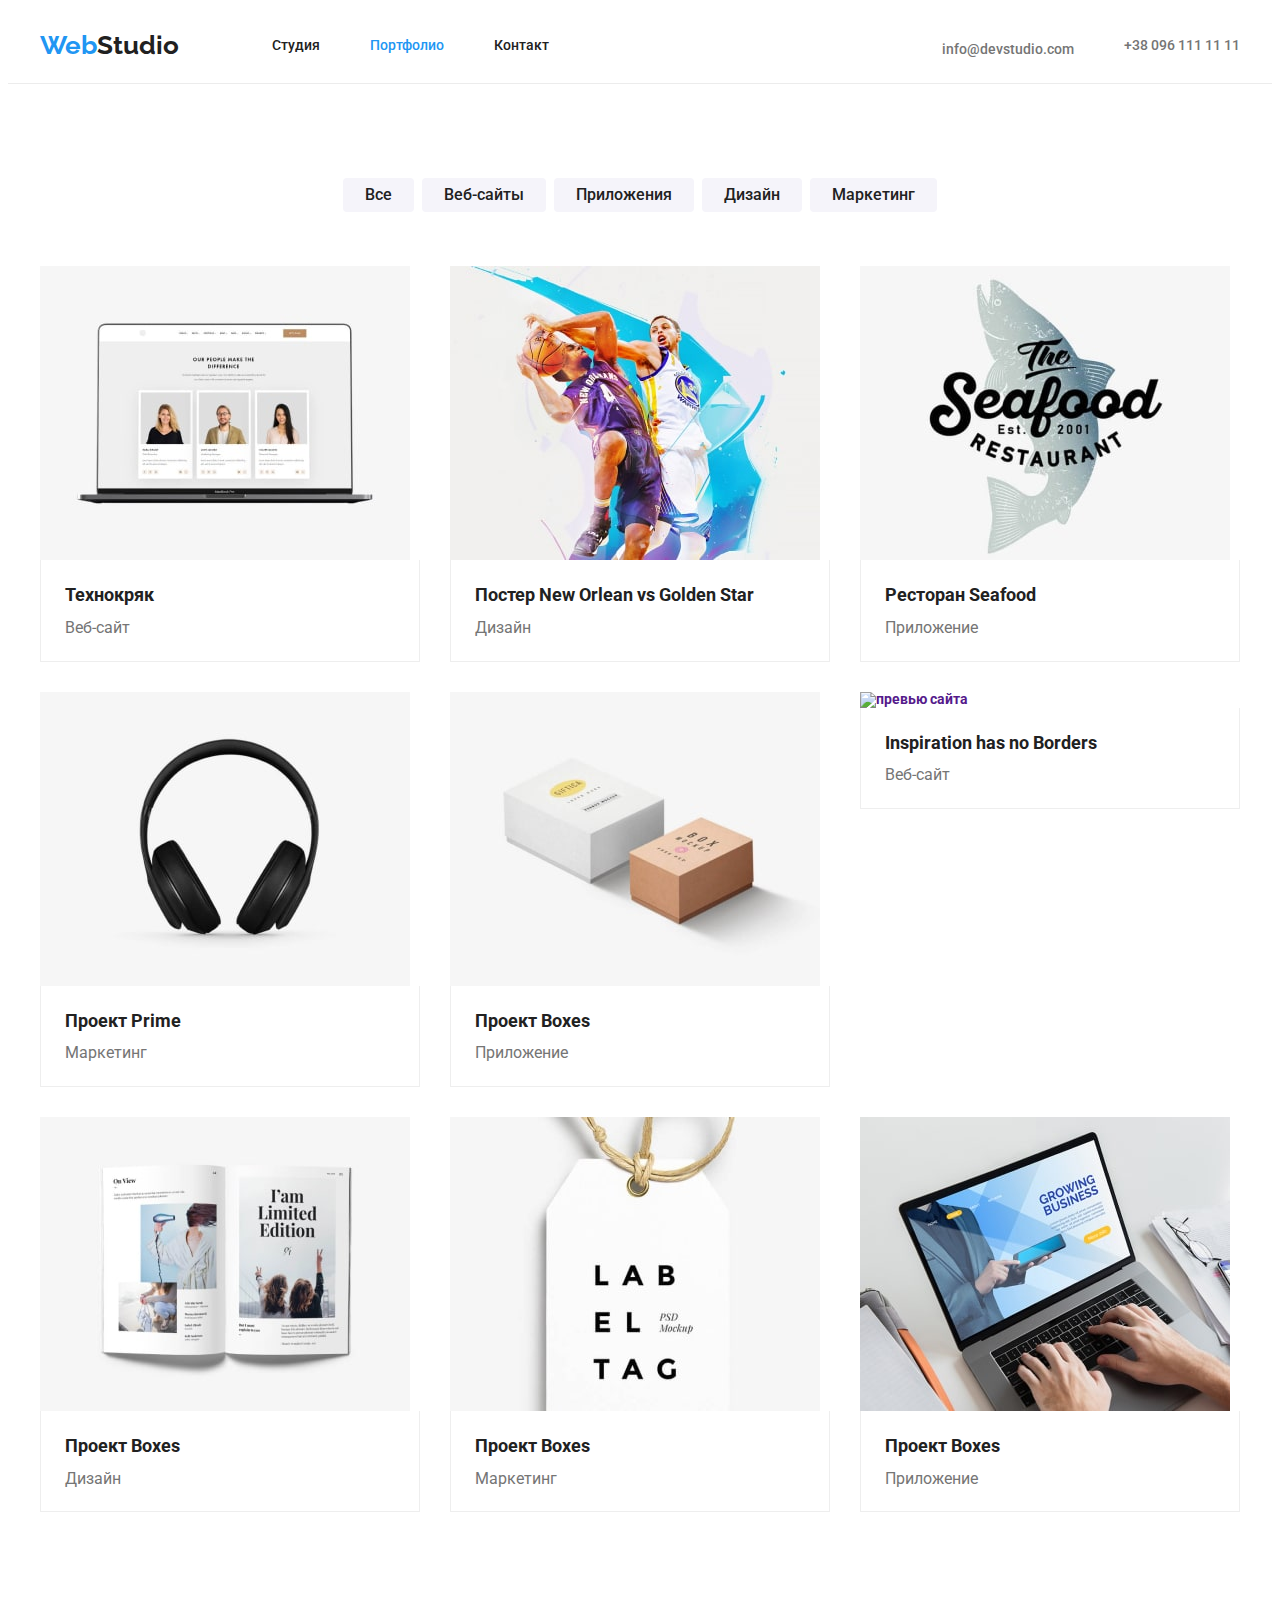
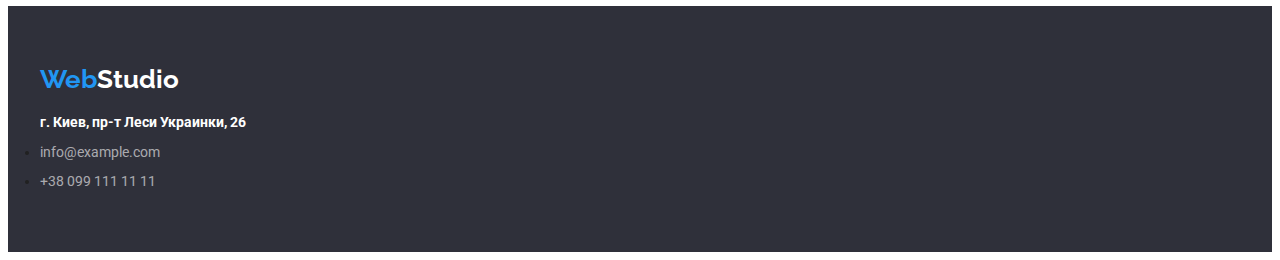
==== portfolio.html @ d0fda9bc "com" ====
<!DOCTYPE html>
<html lang="en">

<head>
    <meta charset="UTF-8">
    <link rel="stylesheet" href="https://cdnjs.cloudflare.com/ajax/libs/modern-normalize/1.1.0/modern-normalize.min.css"
        integrity="sha512-wpPYUAdjBVSE4KJnH1VR1HeZfpl1ub8YT/NKx4PuQ5NmX2tKuGu6U/JRp5y+Y8XG2tV+wKQpNHVUX03MfMFn9Q=="
        crossorigin="anonymous" referrerpolicy="no-referrer" />
    <link
        href="https://fonts.googleapis.com/css2?family=Raleway:wght@700&family=Roboto:wght@400;500;700;900&display=swap"
        rel="stylesheet">
    <link rel="stylesheet" type="text/css" href="./css/styles.css">
    <title>Document</title>
</head>

<body>
    <header class="header">
        <div class="container header-container">
            <a lang="en" href="" class="logo">Web<span class="logo-sec">Studio</span></a>
            <nav class="nav">
                <ul class="list site-nav">
                    <li class="nav-item"><a class="link interactive" href="./index.html">Студия</a></li>
                    <li class="nav-item"><a class="current" href="./portfolio.html">Портфолио</a></li>
                    <li class="nav-item"><a class="link interactive" href="">Контакт</a></li>
                </ul>
            </nav>
            <ul class="list header-contacts">
                <li class="contact-item"><a class="mail-header interactive"
                        href="mailto:info@devstudio.com">info@devstudio.com</a></li>
                <li class="contact-item"><a class="phone interactive" href="tel:+380961111111">+38 096 111 11 11</a>
                </li>
            </ul>
        </div>
    </header>
    <main>
        <section class="section">
            <div class="container">
                <h2 class="unvisible">фильтр по типу работ</h2>
                <ul class="filters list">
                    <li class="filter-item"><button class="filter" type="button">Все</button></li>
                    <li class="filter-item"><button class="filter" type="button">Веб-сайты</button></li>
                    <li class="filter-item"><button class="filter" type="button">Приложения</button></li>
                    <li class="filter-item"><button class="filter" type="button">Дизайн</button></li>
                    <li class="filter-item"><button class="filter" type="button">Маркетинг</button></li>
                </ul>
                <h2 class="unvisible">портфолио</h2>
                <ul class="portfolio list">
                    <li class="portfolio-item">
                        <a href="">
                            <img src="./images/technokryak.jpg" width="370" alt="превью сайта" />
                            <div class="port-desc">
                                <h3 class="portfolio-name">Технокряк</h3>
                                <p class="portfolio-type">Веб-сайт</p>
                            </div>
                        </a>
                    </li>
                    <li class="portfolio-item">
                        <a href="">
                            <img src="./images/disign.jpg" width="370" alt="превью сайта" />
                            <div class="port-desc">
                                <h3 class="portfolio-name">Постер New Orlean vs Golden Star</h3>
                                <p class="portfolio-type">Дизайн</p>
                            </div>
                        </a>
                    </li>
                    <li class="portfolio-item">
                        <a href="">
                            <img src="./images/restorant.jpg" width="370" alt="превью дизайна" />
                            <div class="port-desc">
                                <h3 class="portfolio-name">Ресторан Seafood</h3>
                                <p class="portfolio-type">Приложение</p>
                            </div>
                        </a>
                    </li>

                    <li class="portfolio-item">
                        <a href="">
                            <img src="./images/headphones.jpg" width="370" alt="превью приложения" />
                            <div class="port-desc">
                                <h3 class="portfolio-name">Проект Prime</h3>
                                <p class="portfolio-type">Маркетинг</p>
                            </div>
                        </a>
                    </li>
                    <li class="portfolio-item">
                        <a href="">
                            <img src="./images/boxes.jpg" width="370" alt="превью приложения" />
                            <div class="port-desc">
                                <h3 class="portfolio-name">Проект Boxes</h3>
                                <p class="portfolio-type">Приложение</p>
                            </div>
                        </a>
                    </li>
                    <li class="portfolio-item">
                        <a href="">
                            <img src="./images/inspiration.jpg" width="370" alt="превью сайта" />
                            <div class="port-desc">
                                <h3 class="portfolio-name">Inspiration has no Borders</h3>
                                <p class="portfolio-type">Веб-сайт</p>
                            </div>
                        </a>
                    </li>

                    <li class="portfolio-item">
                        <a href="">
                            <img src="./images/Limited.jpg" width="370" alt="превью дизайна" />
                            <div class="port-desc">
                                <h3 class="portfolio-name">Проект Boxes</h3>
                                <p class="portfolio-type">Дизайн</p>
                            </div>
                        </a>
                    </li>
                    <li class="portfolio-item">
                        <a href="">
                            <img src="./images/lab.jpg" width="370" alt="превью проекта" />
                            <div class="port-desc">
                                <h3 class="portfolio-name">Проект Boxes</h3>
                                <p class="portfolio-type">Маркетинг</p>
                            </div>
                        </a>
                    </li>
                    <li class="portfolio-item">
                        <a href="">
                            <img src="./images/Growing.jpg" width="370" alt="превью приложения" />
                            <div class="port-desc">
                                <h3 class="portfolio-name">Проект Boxes</h3>
                                <p class="portfolio-type">Приложение</p>
                            </div>
                        </a>
                    </li>
                </ul>
            </div>
        </section>
    </main>
    <footer class="footer">
        <div class="footer-container container">
            <a lang="en" href="" class="logo logo-footer">Web<span class="logo-sec-footer">Studio</span>
            </a>
            <address class="adress">
                г. Киев, пр-т Леси Украинки, 26
            </address>
            <ul>
                <li class="mail-footer"><a class="contacts interactive"
                        href="mailto:info@devstudio.com">info@example.com</a></li>
                <li><a class="contacts interactive" href="tel:+380961111111">+38 099 111 11 11</a></li>
            </ul>
        </div>
    </footer>
</body>

</html>
---- css/styles.css ----
:root {
  --accent-color: #2196f3;
  --black-text: #212121;
  --grey-text: #757575;
  --white-text: #ffffff;
  --white-back: #e5e5e5;
  --grey-back: #f5f4fa;
  --dark-back: #2f303a;
  --size-heder: 14px;
  --height-heder: 1;
}

body {
  font-family: "Roboto", sans-serif;
  color: var(--black-text);
  font-size: 14px;
  font-weight: 700;
  line-height: 1;
}

.list {
  list-style: none;
}

a {
  text-decoration: none;
}

.logo {
  color: var(--accent-color);
  font-weight: 700;
  font-family: "Raleway";
  font-size: 26px;
  text-align: Left;
  letter-spacing: 3%;
}
.logo-sec {
  color: var(--black-text);
}

.site-nav {
  font-size: var(--size-heder);
  line-height: var(--height-heder);
}

.nav-item {
  font-weight: 500;
}

.mail-header {
  color: var(--grey-text);
  font-size: var(--size-heder);
  line-height: var(--height-heder);
  font-weight: 500;
}

.phone {
  color: var(--grey-text);
  font-size: var(--size-heder);
  line-height: var(--height-heder);
  font-weight: 500;
}

.current {
  color: var(--accent-color);
}

.link {
  color: inherit;
}

.hero {
  /* background-color: var(--dark-back); */
  font-weight: 900;
  font-size: 44px;
  line-height: 1.16;
  color: var(--white-text);
  letter-spacing: 6%;
}

.unvisible {
  position: absolute;
  white-space: nowrap;
  width: 1px;
  height: 1px;
  overflow: hidden;
  border: 0;
  padding: 0;
  clip: rect(0 0 0 0);
  clip-path: inset(50%);
  margin: -1px;
}

.order {
  background-color: var(--accent-color);
  color: var(--white-text);
  font-size: 16px;
  font-weight: 700;
  line-height: 1.6;
}

.description {
  font-weight: 400;
  color: var(--grey-text);
  line-height: 1.46;
  letter-spacing: 3%;
}

.advantage {
  font-weight: 700;
  letter-spacing: 3%;
}

.section-name {
  font-size: 36px;
  font-weight: 700;
  line-height: 1.16;
}

.team {
  font-size: 16px;
  font-weight: 500;
  background-color: var(--grey-back);
  line-height: 1;
}

.profession {
  color: var(--grey-text);
  font-weight: 400;
}

.adress {
  line-height: 1.46;
  font-weight: 700;
  color: var(--white-text);
  font-style: inherit;
}

.contacts {
  color: rgba(255, 255, 255, 0.6);
  font-weight: 400;
  line-height: 1.46;
}

.logo-sec-footer {
  color: var(--white-text);
}

.portfolio-name {
  font-size: 18px;
  line-height: 1.71;
  font-weight: 700;
}

.portfolio-type {
  font-size: 16px;
  line-height: 1.6;
  font-weight: 400;
  color: var(--grey-text);
}

.filter {
  font-weight: 500;
  line-height: 1.39;
  font-size: 16px;
  color: var(--black-text);
  background-color: var(--grey-back);
  font-family: "roboto";
}

/* псевдоклассы состояния: */

.interactive:hover,
.interactive:focus {
  color: var(--accent-color);
}
.filter:hover,
.filter:focus {
  color: var(--white-text);
  background-color: var(--accent-color);
  cursor: pointer;
}

.order:hover,
.order:focus {
  cursor: pointer;
}

/* hm-3-flex */

/* сбросы: */

p,
h1,
h2,
h3 {
  margin-top: 0;
  margin-bottom: 0;
}

ul,
ol {
  margin-top: 0;
  margin-bottom: 0;
  padding-left: 0;
}

.list {
  list-style: none;
  padding-bottom: 0;
}

img {
  display: block;
  max-width: 100%;
  height: auto;
}

/* header: */

.container {
  width: 1200px;
  padding: 0 15px;
  margin: 0 auto;
}

.section {
  padding: 94px 0;
}

.section-sec {
  padding-top: 0;
}

.header-container {
  display: flex;
  align-items: center;
}

.header {
  border-bottom-style: solid;
  border-bottom-width: 1px;
  border-bottom-color: #ececec;
  padding-top: 24px;
  padding-bottom: 25px;
}

.site-nav {
  display: flex;
}

.nav {
  margin-left: 93px;
}

.header-contacts {
  display: flex;
  margin-left: auto;
  align-items: center;
}

.nav-item:not(:last-child) {
  margin-right: 50px;
}

.contact-item:first-child {
  margin-right: 50px;
  display: flex;
}

/* hero */

.hero-css {
  display: flex;
  flex-direction: column;
  min-width: auto;
  justify-content: center;
  align-items: center;
  padding: 200px 0;
}

.hero {
  margin-bottom: 30px;
  text-align: center;
}

.order {
  border-radius: 4px;
  padding: 10px 32px;
}

/* advantages */

.advantages {
  display: flex;
}

.advantage {
  margin-bottom: 10px;
}

.adv-item:not(:last-child) {
  margin-right: 30px;
}

.adv-item {
  flex-basis: calc((100% - (3 * 30px)) / 4);
}

/* чем мы занимаемся */

.gigs-title {
  text-align: center;
}

.gigs {
  display: flex;
}

.gig:not(:last-child) {
  margin-right: 30px;
}

.section-name {
  margin-bottom: 50px;
}

/* team */

.stuff {
  display: flex;
}

.stuff-item:not(:last-child) {
  margin-right: 30px;
}

.stuff-item {
  background-color: #fff;
  border-radius: 4px;
}

.name,
.profession {
  text-align: center;
}

.section-name {
  text-align: center;
}

/* footer */

.footer {
  background-color: var(--dark-back);
  padding: 60px 0;
}

.logo-footer {
  margin-bottom: 50px;
}

.adress {
  margin-top: 20px;
  margin-bottom: 9px;
}

.mail-footer {
  margin-bottom: 9px;
}

/* button-filter */

.filters {
  display: flex;
  justify-content: center;
  margin-bottom: 54px;
}

.filter {
  border-radius: 4px;
  padding: 6px 22px;
}

.filter-item:not(:last-child) {
  margin-right: 8px;
}

/* portfolio */

.portfolio {
  display: flex;
  flex-wrap: wrap;
  margin-bottom: -30px;
  margin-right: -30px;
}

.portfolio-name {
  color: var(--black-text);
  margin-bottom: 4px;
}

/* .portfolio-item:not(:nth-child(3n)) {
  margin-right: 30px;
}
.portfolio-item:not(:nth-last-child(-n+3)) {
  border: 1px solid #EEE;
  margin-bottom: 30px;
}   */

.portfolio-item {
  margin-bottom: 30px;
  margin-right: 30px;
  flex-basis: calc((100% - (3 * 30px)) / 3);
}

/* fixing bugs */

button {
  border: none;
}

.port-desc {
  padding: 20px 24px;
  border: 1px solid #eeeeee;
  border-top: none;
}

.stuff-desc {
  padding: 30px 0;
}

.name {
  margin-bottom: 10px;
}

/* HW-4  */

.stuff-item {
  box-shadow: 0px 1px 3px rgba(0, 0, 0, 0.12), 0px 1px 1px rgba(0, 0, 0, 0.14),
    0px 2px 1px rgba(0, 0, 0, 0.2);
}

.mail-header::before {
  content: " ";
  display: inline-block;
  width: 20px;
  height: 20px;
  background-image: url(../images/\/sprite-bw.svg#envelope);
  background-size: contain;
}

.adv-decor {
  width: 270px;
  height: 120px;
  display: flex;
  justify-content: center;
  align-items: center;
  margin-bottom: 30px;
  background-image: url(../images/rectangle.jpg);
  border-radius: 4px;
}

.hero-section {
  background-image: linear-gradient(
      rgba(47, 48, 58, 0.4),
      rgba(47, 48, 58, 0.4)
    ),
    url(../images/back-img.jpg);
  background-size: cover;
  background-color: #c4c4c4;
}

.socials {
  display: flex;
  width: 200px;
  padding-top: 16px;
  justify-content: space-between;
  margin: auto;
}

.social-item {
  width: 44px;
  justify-content: center;
  display: flex;
}

.social-icon {
  width: 44px;
  align-self: center;
}

.social-item:not(:last-child) {
  margin-right: 10px;
}

.social-item {
  width: 44px;
  height: 44px;
  background-color: var(--grey-back);
  border-radius: 50%;
  display: flex;
  align-content: center;
}
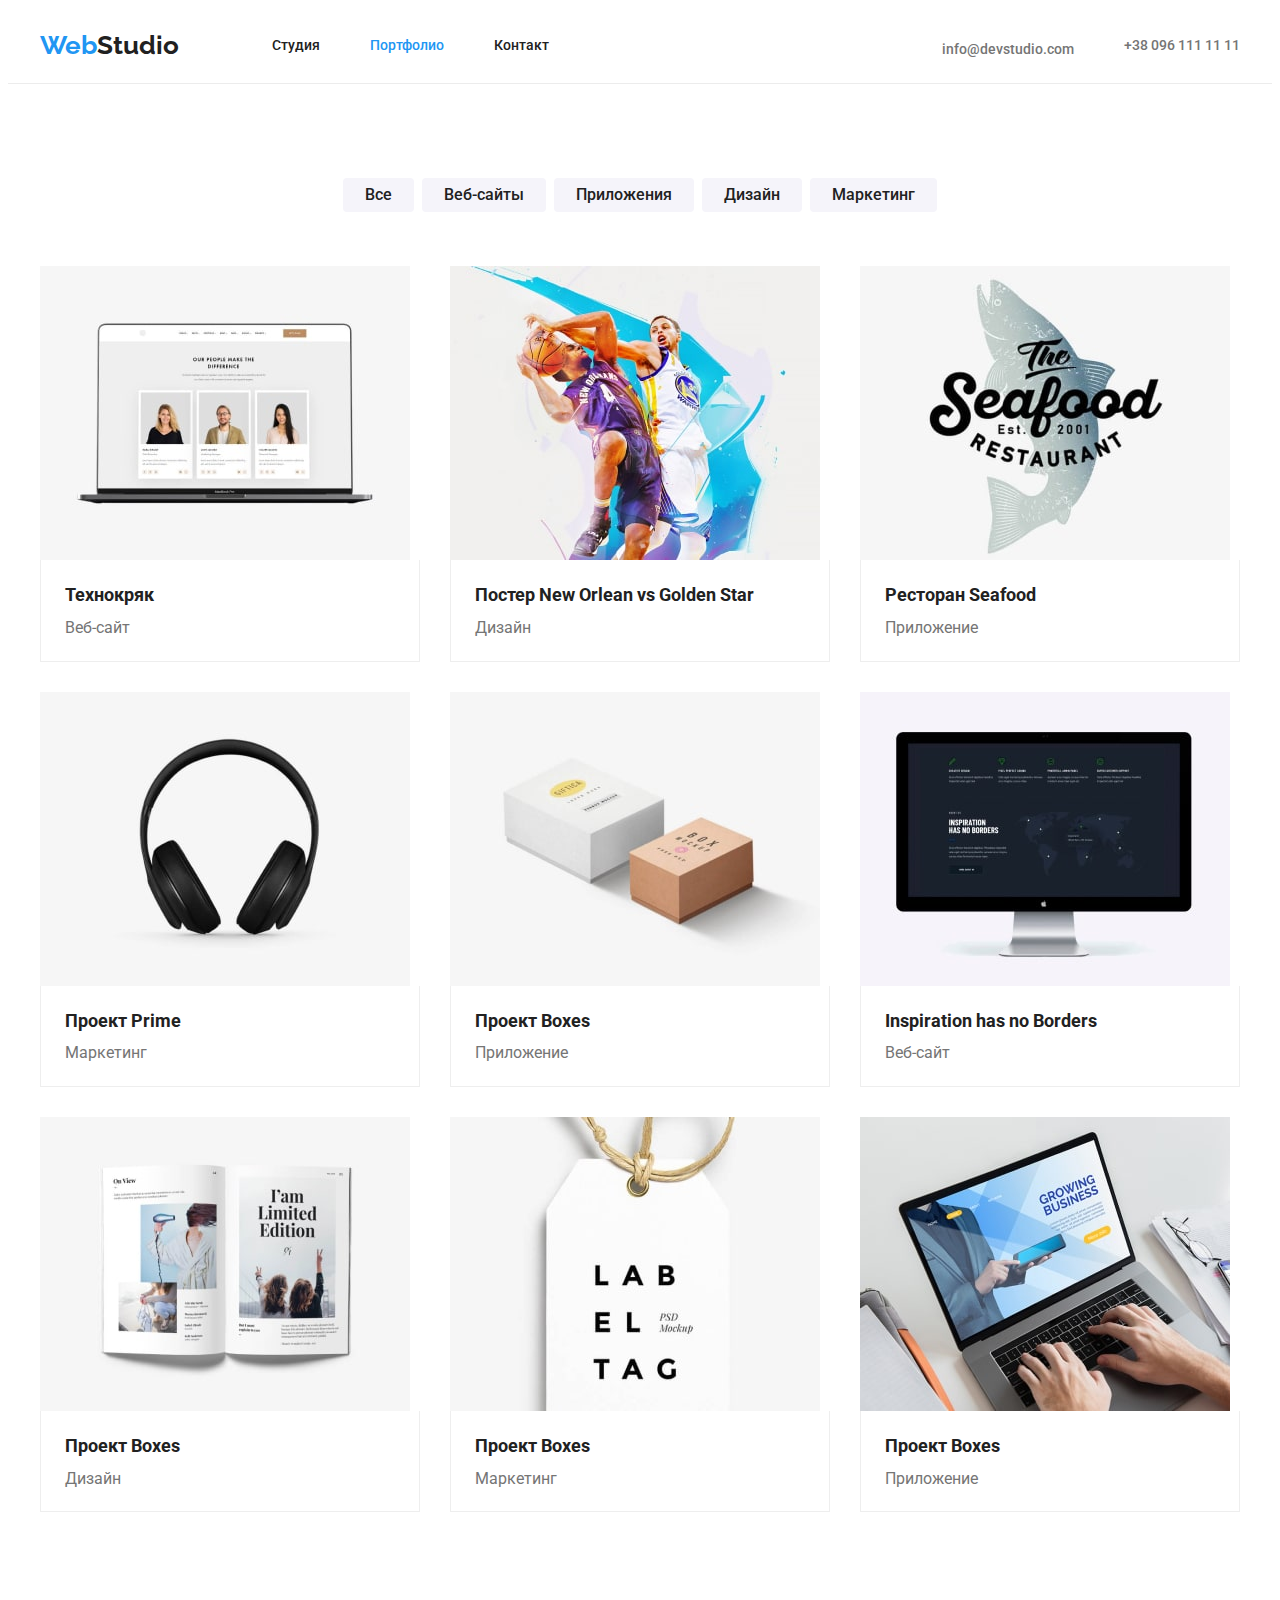
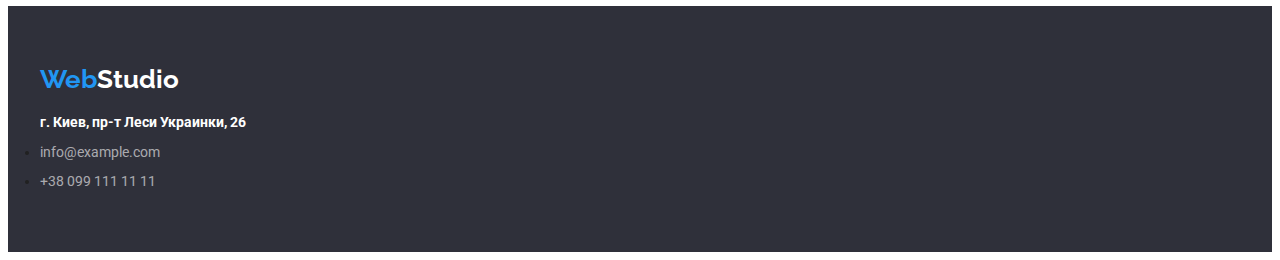
==== commit 73a8dea6: "com" ====
--- a/portfolio.html
+++ b/portfolio.html
@@ -93,7 +93,7 @@
                     </li>
                     <li class="portfolio-item">
                         <a href="">
-                            <img src="./images/inspiration.jpg" width="370" alt="превью сайта" />
+                            <img src="./images/Inspiration.jpg" width="370" alt="превью сайта" />
                             <div class="port-desc">
                                 <h3 class="portfolio-name">Inspiration has no Borders</h3>
                                 <p class="portfolio-type">Веб-сайт</p>
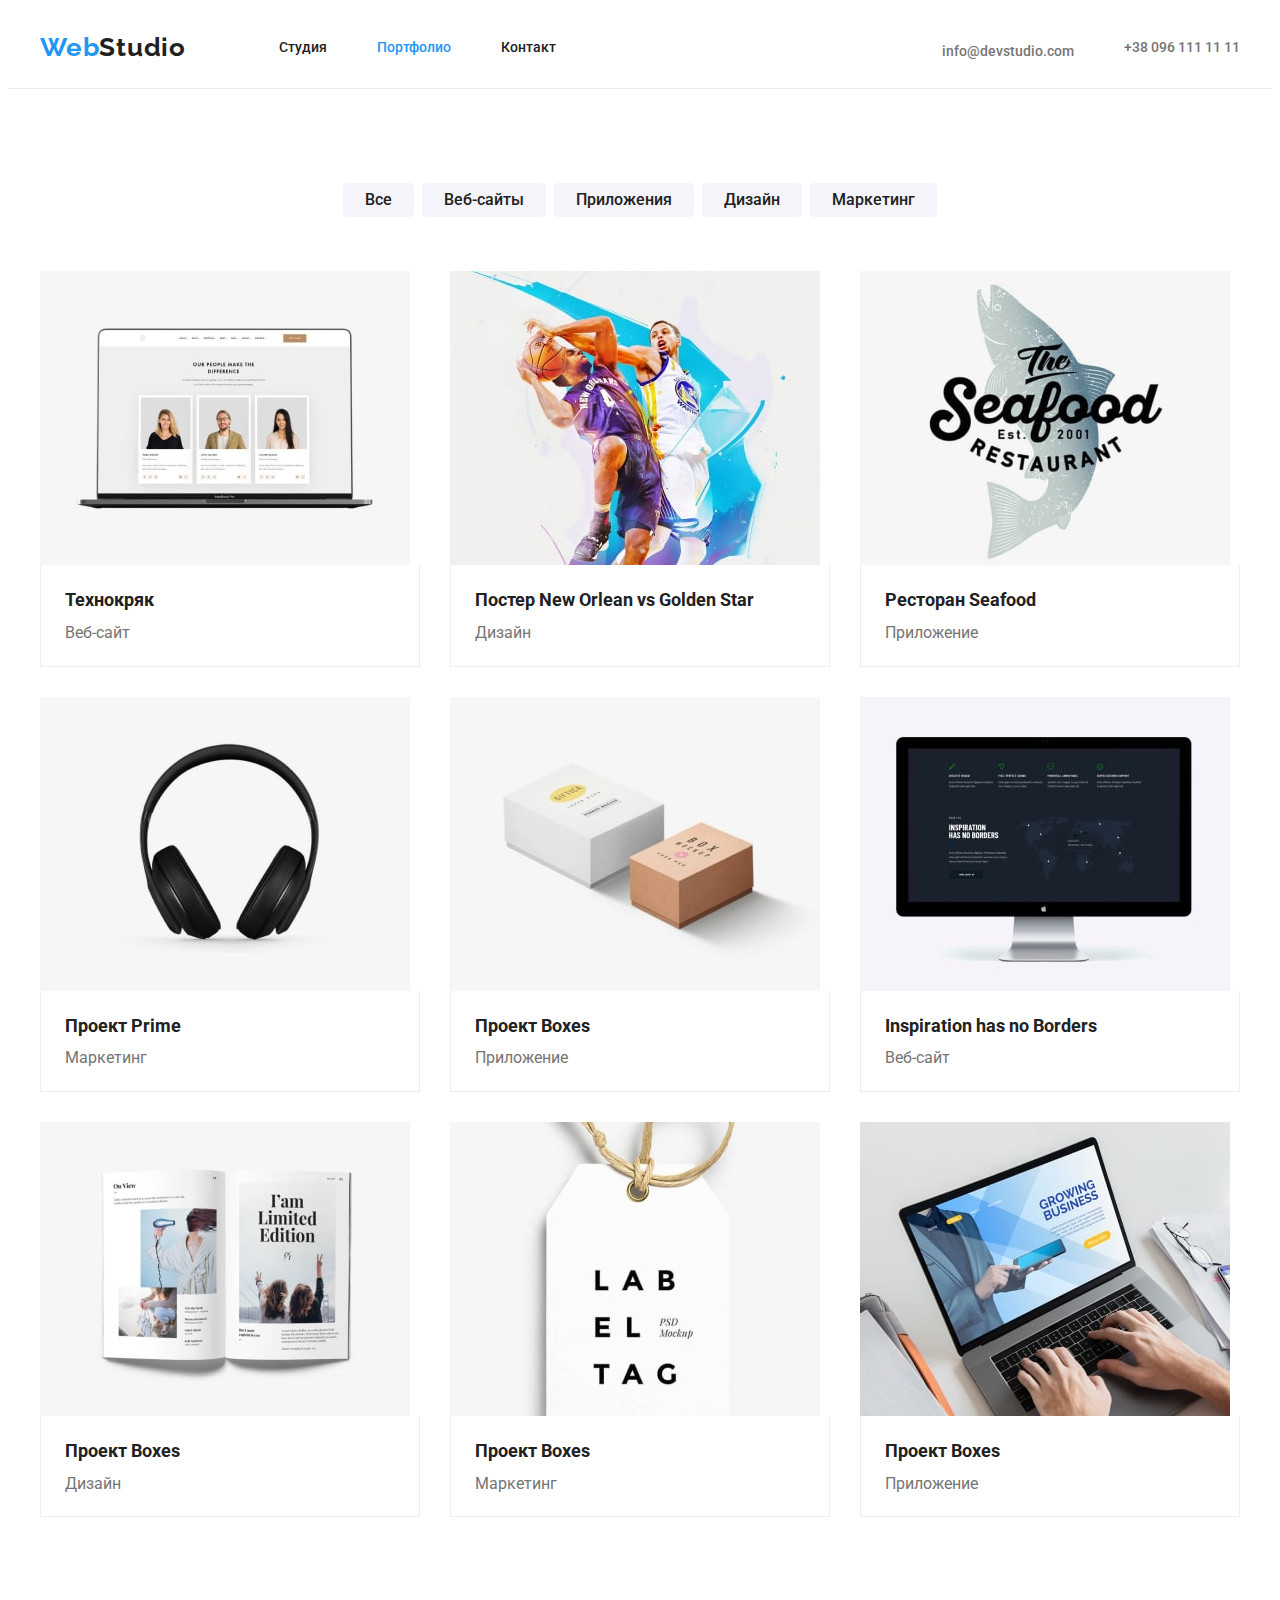
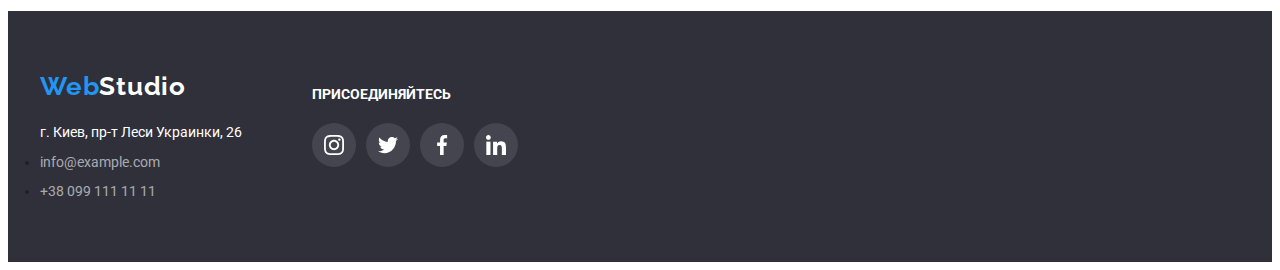
==== commit cc3377d3: "com" ====
--- a/portfolio.html
+++ b/portfolio.html
@@ -134,16 +134,44 @@
     </main>
     <footer class="footer">
         <div class="footer-container container">
-            <a lang="en" href="" class="logo logo-footer">Web<span class="logo-sec-footer">Studio</span>
-            </a>
-            <address class="adress">
-                г. Киев, пр-т Леси Украинки, 26
-            </address>
-            <ul>
-                <li class="mail-footer"><a class="contacts interactive"
-                        href="mailto:info@devstudio.com">info@example.com</a></li>
-                <li><a class="contacts interactive" href="tel:+380961111111">+38 099 111 11 11</a></li>
-            </ul>
+            <div class="footer-column">
+                <a lang="en" href="" class="logo logo-footer">Web<span class="logo-sec-footer">Studio</span>
+                </a>
+                <address class="adress">
+                    г. Киев, пр-т Леси Украинки, 26
+                </address>
+                <ul>
+                    <li class="mail-footer"><a class="contacts interactive"
+                            href="mailto:info@devstudio.com">info@example.com</a></li>
+                    <li><a class="contacts interactive" href="tel:+380961111111">+38 099 111 11 11</a></li>
+                </ul>
+            </div>
+            <div class="footer-column-sec">
+                <h2 class="footer-title">ПРИСОЕДИНЯЙТЕСЬ</h2>
+                <ul class="socials-footer list">
+                    <li class="social-footer"><a href="" class="social-footer-item">
+                            <svg class="social-icon" width="20" height="20">
+                                <use href="./images/sprite-bw.svg#instagram"></use>
+                            </svg>
+                        </a></li>
+                    <li class="social-footer"><a href="" class="social-footer-item">
+                            <svg class="social-icon" width="20" height="20">
+                                <use href="./images/sprite-bw.svg#twitter"></use>
+                            </svg>
+                        </a></li>
+                    <li class="social-footer"><a href="" class="social-footer-item">
+                            <svg class="social-icon" width="20" height="20">
+                                <use href="./images/sprite-bw.svg#facebook"></use>
+                            </svg>
+                        </a></li>
+                    <li class="social-footer"><a href="" class="social-footer-item">
+                            <svg class="social-icon" width="20" height="20">
+                                <use href="./images/sprite-bw.svg#linkedin"></use>
+                            </svg>
+                        </a></li>
+                </ul>
+
+            </div>
         </div>
     </footer>
 </body>
--- a/css/styles.css
+++ b/css/styles.css
@@ -8,6 +8,7 @@
   --dark-back: #2f303a;
   --size-heder: 14px;
   --height-heder: 1;
+  --grey-elements: #AFB1B8;
 }
 
 body {
@@ -15,7 +16,38 @@
   color: var(--black-text);
   font-size: 14px;
   font-weight: 700;
-  line-height: 1;
+}
+
+/* сбросы: */
+
+button {
+  border: none;
+}
+
+p,
+h1,
+h2,
+h3 {
+  margin-top: 0;
+  margin-bottom: 0;
+}
+
+ul,
+ol {
+  margin-top: 0;
+  margin-bottom: 0;
+  padding-left: 0;
+}
+
+.list {
+  list-style: none;
+  padding-bottom: 0;
+}
+
+img {
+  display: block;
+  max-width: 100%;
+  height: auto;
 }
 
 .list {
@@ -32,7 +64,8 @@
   font-family: "Raleway";
   font-size: 26px;
   text-align: Left;
-  letter-spacing: 3%;
+  letter-spacing: 0.03em;
+  line-height: 1.19;
 }
 .logo-sec {
   color: var(--black-text);
@@ -69,14 +102,6 @@
   color: inherit;
 }
 
-.hero {
-  /* background-color: var(--dark-back); */
-  font-weight: 900;
-  font-size: 44px;
-  line-height: 1.16;
-  color: var(--white-text);
-  letter-spacing: 6%;
-}
 
 .unvisible {
   position: absolute;
@@ -103,12 +128,12 @@
   font-weight: 400;
   color: var(--grey-text);
   line-height: 1.46;
-  letter-spacing: 3%;
+  letter-spacing: 0.03em;
 }
 
 .advantage {
   font-weight: 700;
-  letter-spacing: 3%;
+  letter-spacing: 0.03em;
 }
 
 .section-name {
@@ -127,11 +152,12 @@
 .profession {
   color: var(--grey-text);
   font-weight: 400;
+  margin-bottom: 16px;
 }
 
 .adress {
   line-height: 1.46;
-  font-weight: 700;
+  font-weight: 400;
   color: var(--white-text);
   font-style: inherit;
 }
@@ -188,34 +214,6 @@
 
 /* hm-3-flex */
 
-/* сбросы: */
-
-p,
-h1,
-h2,
-h3 {
-  margin-top: 0;
-  margin-bottom: 0;
-}
-
-ul,
-ol {
-  margin-top: 0;
-  margin-bottom: 0;
-  padding-left: 0;
-}
-
-.list {
-  list-style: none;
-  padding-bottom: 0;
-}
-
-img {
-  display: block;
-  max-width: 100%;
-  height: auto;
-}
-
 /* header: */
 
 .container {
@@ -238,9 +236,7 @@
 }
 
 .header {
-  border-bottom-style: solid;
-  border-bottom-width: 1px;
-  border-bottom-color: #ececec;
+  border-bottom: 1px solid #ececec;
   padding-top: 24px;
   padding-bottom: 25px;
 }
@@ -270,16 +266,21 @@
 
 /* hero */
 
-.hero-css {
+.hero-container {
   display: flex;
   flex-direction: column;
-  min-width: auto;
   justify-content: center;
   align-items: center;
-  padding: 200px 0;
 }
 
 .hero {
+  font-weight: 900;
+  font-size: 44px;
+  line-height: 1.16;
+  color: var(--white-text);
+  /* background-color: #c4c4c4; */
+  letter-spacing: 0.06em;
+  max-width: 696px;
   margin-bottom: 30px;
   text-align: center;
 }
@@ -309,20 +310,17 @@
 
 /* чем мы занимаемся */
 
-.gigs-title {
-  text-align: center;
-}
-
-.gigs {
-  display: flex;
-}
-
-.gig:not(:last-child) {
+.activity {
+  display: flex;
+}
+
+.list-item:not(:last-child) {
   margin-right: 30px;
 }
 
 .section-name {
   margin-bottom: 50px;
+
 }
 
 /* team */
@@ -416,10 +414,6 @@
 
 /* fixing bugs */
 
-button {
-  border: none;
-}
-
 .port-desc {
   padding: 20px 24px;
   border: 1px solid #eeeeee;
@@ -440,6 +434,15 @@
   box-shadow: 0px 1px 3px rgba(0, 0, 0, 0.12), 0px 1px 1px rgba(0, 0, 0, 0.14),
     0px 2px 1px rgba(0, 0, 0, 0.2);
 }
+
+.portfolio-item:hover {
+  box-shadow: 1px 4px 6px 0px rgba(0, 0, 0, 0.16), 0px 4px 4px 0px rgba(0, 0, 0, 0.06), 0px 1px 1px 0px rgba(0, 0, 0, 0.12);
+  }
+
+.filter-item:hover,
+.filter-item:focus {
+  box-shadow: 0px 2px 2px 0px rgba(0, 0, 0, 0.12), 0px 1px 2px 0px rgba(0, 0, 0, 0.08), 0px 3px 1px 0px rgba(0, 0, 0, 0.1);
+}  
 
 .mail-header::before {
   content: " ";
@@ -450,39 +453,48 @@
   background-size: contain;
 }
 
-.adv-decor {
-  width: 270px;
-  height: 120px;
-  display: flex;
-  justify-content: center;
-  align-items: center;
-  margin-bottom: 30px;
-  background-image: url(../images/rectangle.jpg);
-  border-radius: 4px;
-}
+
+
+/* hero */
 
 .hero-section {
+  display: flex;
   background-image: linear-gradient(
       rgba(47, 48, 58, 0.4),
       rgba(47, 48, 58, 0.4)
     ),
     url(../images/back-img.jpg);
   background-size: cover;
-  background-color: #c4c4c4;
-}
+  padding: 200px 0;
+  max-width: 1600px;
+  margin: auto;
+}
+
+/* advantages */
+
+.adv-decor {
+  width: 270px;
+  height: 120px;
+  display: flex;
+  justify-content: center;
+  align-items: center;
+  margin-bottom: 30px;
+  background-image: url(../images/rectangle.jpg);
+  border-radius: 4px;
+}
+
+/* .adv-decor:hover {
+border: 4px solid var(--accent-color);
+border-radius: 4px;
+} */
+
+
+/* social-links */
 
 .socials {
   display: flex;
-  width: 200px;
-  padding-top: 16px;
-  justify-content: space-between;
-  margin: auto;
-}
-
-.social-item {
-  width: 44px;
   justify-content: center;
-  display: flex;
+  /* margin: auto; */
 }
 
 .social-icon {
@@ -490,15 +502,109 @@
   align-self: center;
 }
 
-.social-item:not(:last-child) {
+.social:not(:last-child) {
   margin-right: 10px;
 }
 
 .social-item {
   width: 44px;
   height: 44px;
-  background-color: var(--grey-back);
   border-radius: 50%;
   display: flex;
   align-content: center;
-}
+  fill: var(--grey-elements);
+}
+
+.social-item:hover,
+.social-item:focus {
+  background-color: var(--accent-color);
+  fill: white;
+}
+
+/* clients */
+
+.clients {
+  display: flex;
+}
+
+.client-item {
+  display: flex;
+  width: 170px;
+  height: 79px;
+  border: 1px solid var(--grey-elements);
+  border-radius: 4px;
+  justify-content: center;
+  align-items: center;
+}
+
+.client-item:not(:last-child) {
+  margin-right: 30px;
+}
+
+.client-icon {
+  width: 106px;
+  height: 60px;
+  fill: var(--grey-elements);
+}
+
+.client-icon:hover {
+fill: var(--accent-color);
+}
+
+.client-item:hover {
+  border: 1px solid var(--accent-color);
+border-radius: 4px;
+}
+
+/* footer */
+
+.socials-footer {
+  display: flex;
+  justify-content: center;
+  /* margin: auto; */
+}
+
+.social-icon {
+  width: 44px;
+  align-self: center;
+}
+
+.social-footer:not(:last-child) {
+  margin-right: 10px;
+}
+
+.social-footer-item {
+  width: 44px;
+  height: 44px;
+  border-radius: 50%;
+  display: flex;
+  align-content: center;
+  fill: #fff;
+  background-color: rgba(255, 255, 255, 0.1);
+}
+
+.social-footer-item:hover,
+.social-footer-item:focus {
+  background-color: var(--accent-color);
+  fill: white;
+}
+
+.footer-container {
+  display: flex;
+}
+
+.footer-column:not(:last-child) {
+  margin-right: 70px;
+}
+
+.footer-title {
+  color: var(--white-text);
+  margin-bottom: 20px;
+  font-size: 14px;
+  line-height: 1.14;
+  letter-spacing: 0.03;
+}
+
+.footer-column-sec {
+  padding-top: 16px;
+}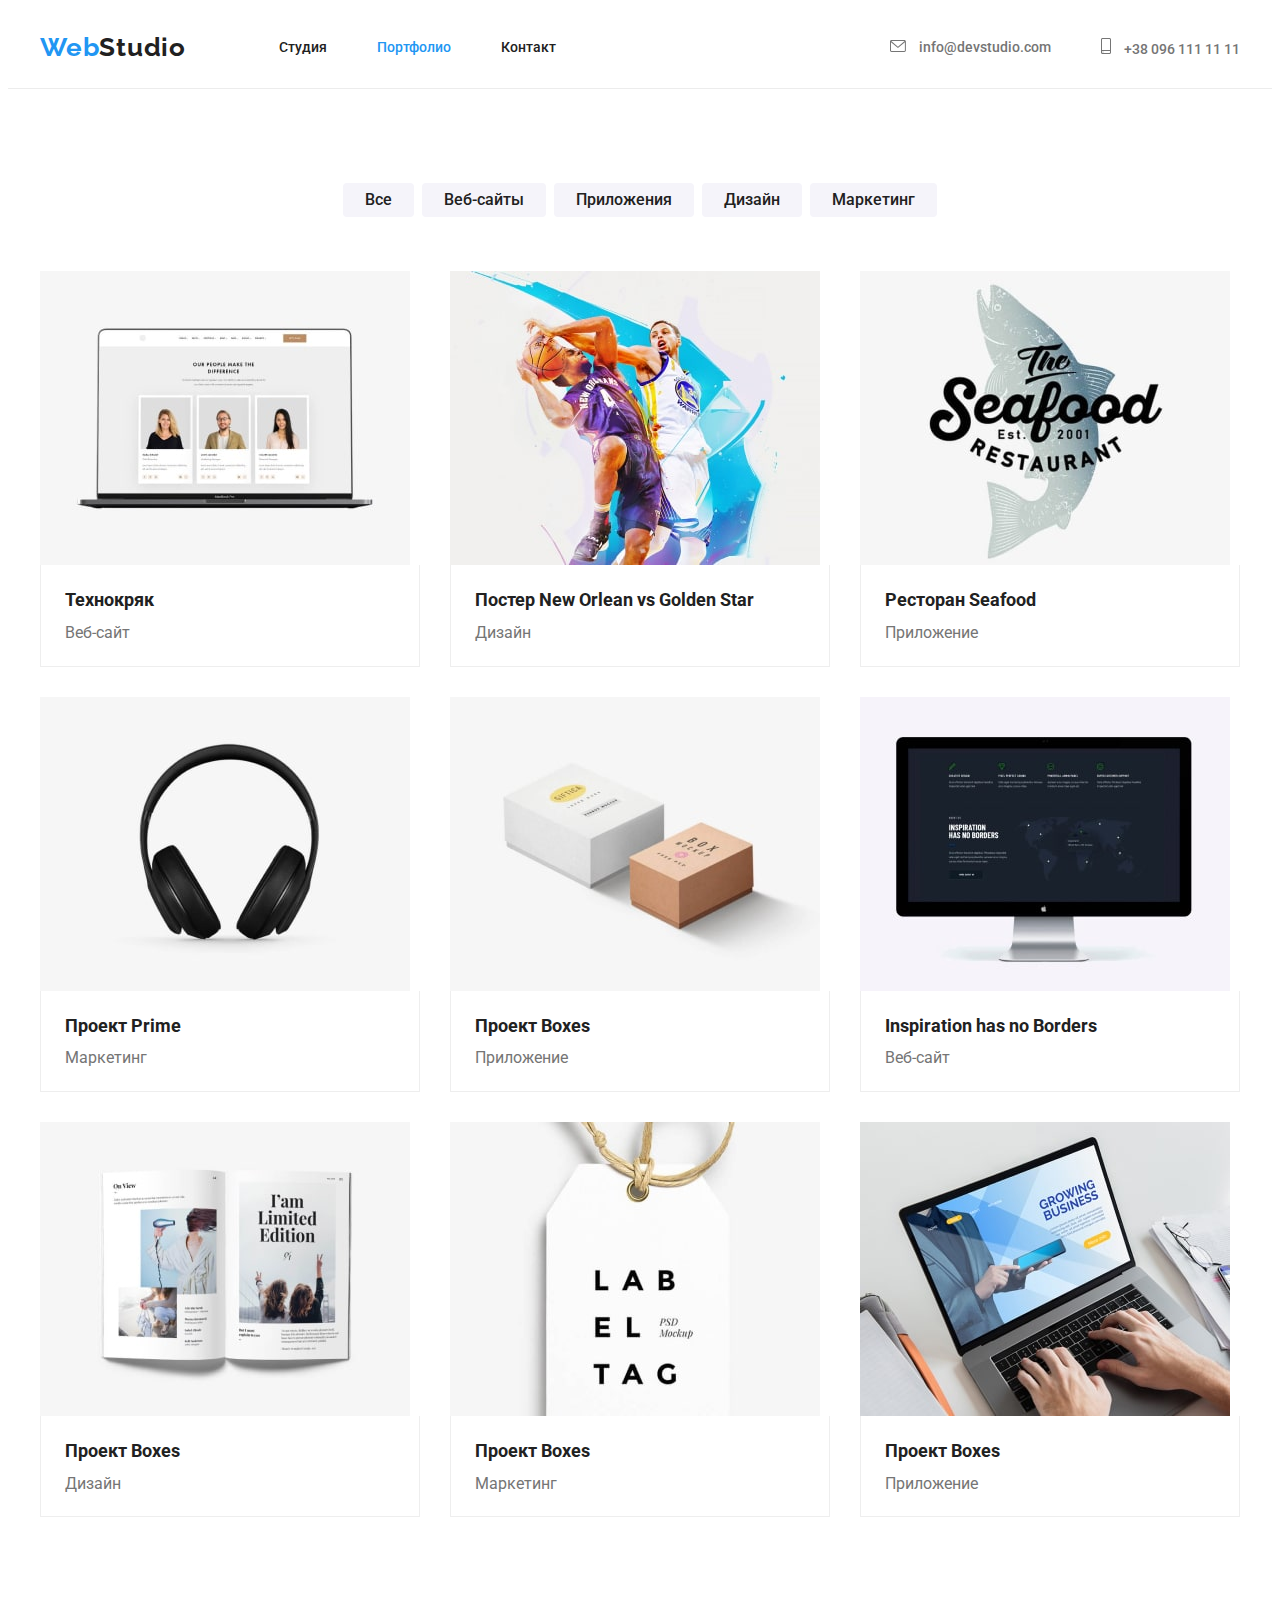
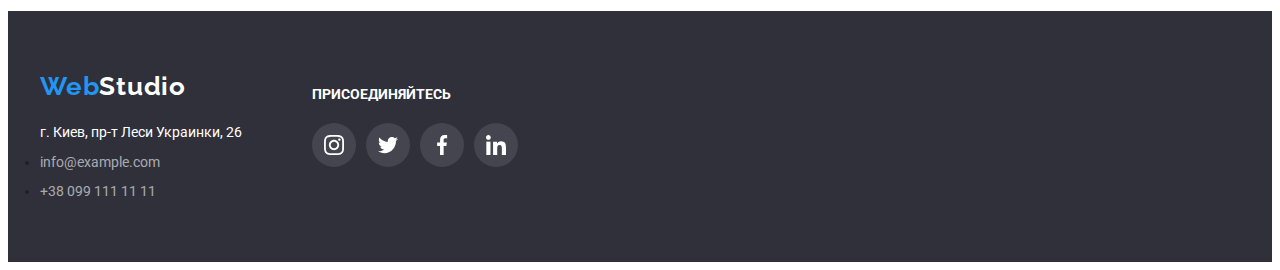
==== commit 22c0d5a9: "ready" ====
--- a/portfolio.html
+++ b/portfolio.html
@@ -25,9 +25,18 @@
                 </ul>
             </nav>
             <ul class="list header-contacts">
-                <li class="contact-item"><a class="mail-header interactive"
-                        href="mailto:info@devstudio.com">info@devstudio.com</a></li>
-                <li class="contact-item"><a class="phone interactive" href="tel:+380961111111">+38 096 111 11 11</a>
+                <li class="contact-item">
+                    <a class="mail-header interactive " href="mailto:info@devstudio.com">
+                        <svg class="mail-icon" width=16 height="12">
+                            <use href="./images/sprite-bw.svg#envelope"></use>
+                        </svg>
+                        info@devstudio.com</a>
+                </li>
+                <li class="contact-item"><a class="phone interactive" href="tel:+380961111111">
+                        <svg class="phone-icon" width=10 height="16">
+                            <use href="./images/sprite-bw.svg#smartphone"></use>
+                        </svg>
+                        +38 096 111 11 11</a>
                 </li>
             </ul>
         </div>
--- a/css/styles.css
+++ b/css/styles.css
@@ -444,16 +444,10 @@
   box-shadow: 0px 2px 2px 0px rgba(0, 0, 0, 0.12), 0px 1px 2px 0px rgba(0, 0, 0, 0.08), 0px 3px 1px 0px rgba(0, 0, 0, 0.1);
 }  
 
-.mail-header::before {
-  content: " ";
-  display: inline-block;
-  width: 20px;
-  height: 20px;
-  background-image: url(../images/\/sprite-bw.svg#envelope);
-  background-size: contain;
-}
-
-
+.mail-icon, .phone-icon {
+  fill: currentColor;
+  margin-right: 10px;
+}
 
 /* hero */
 
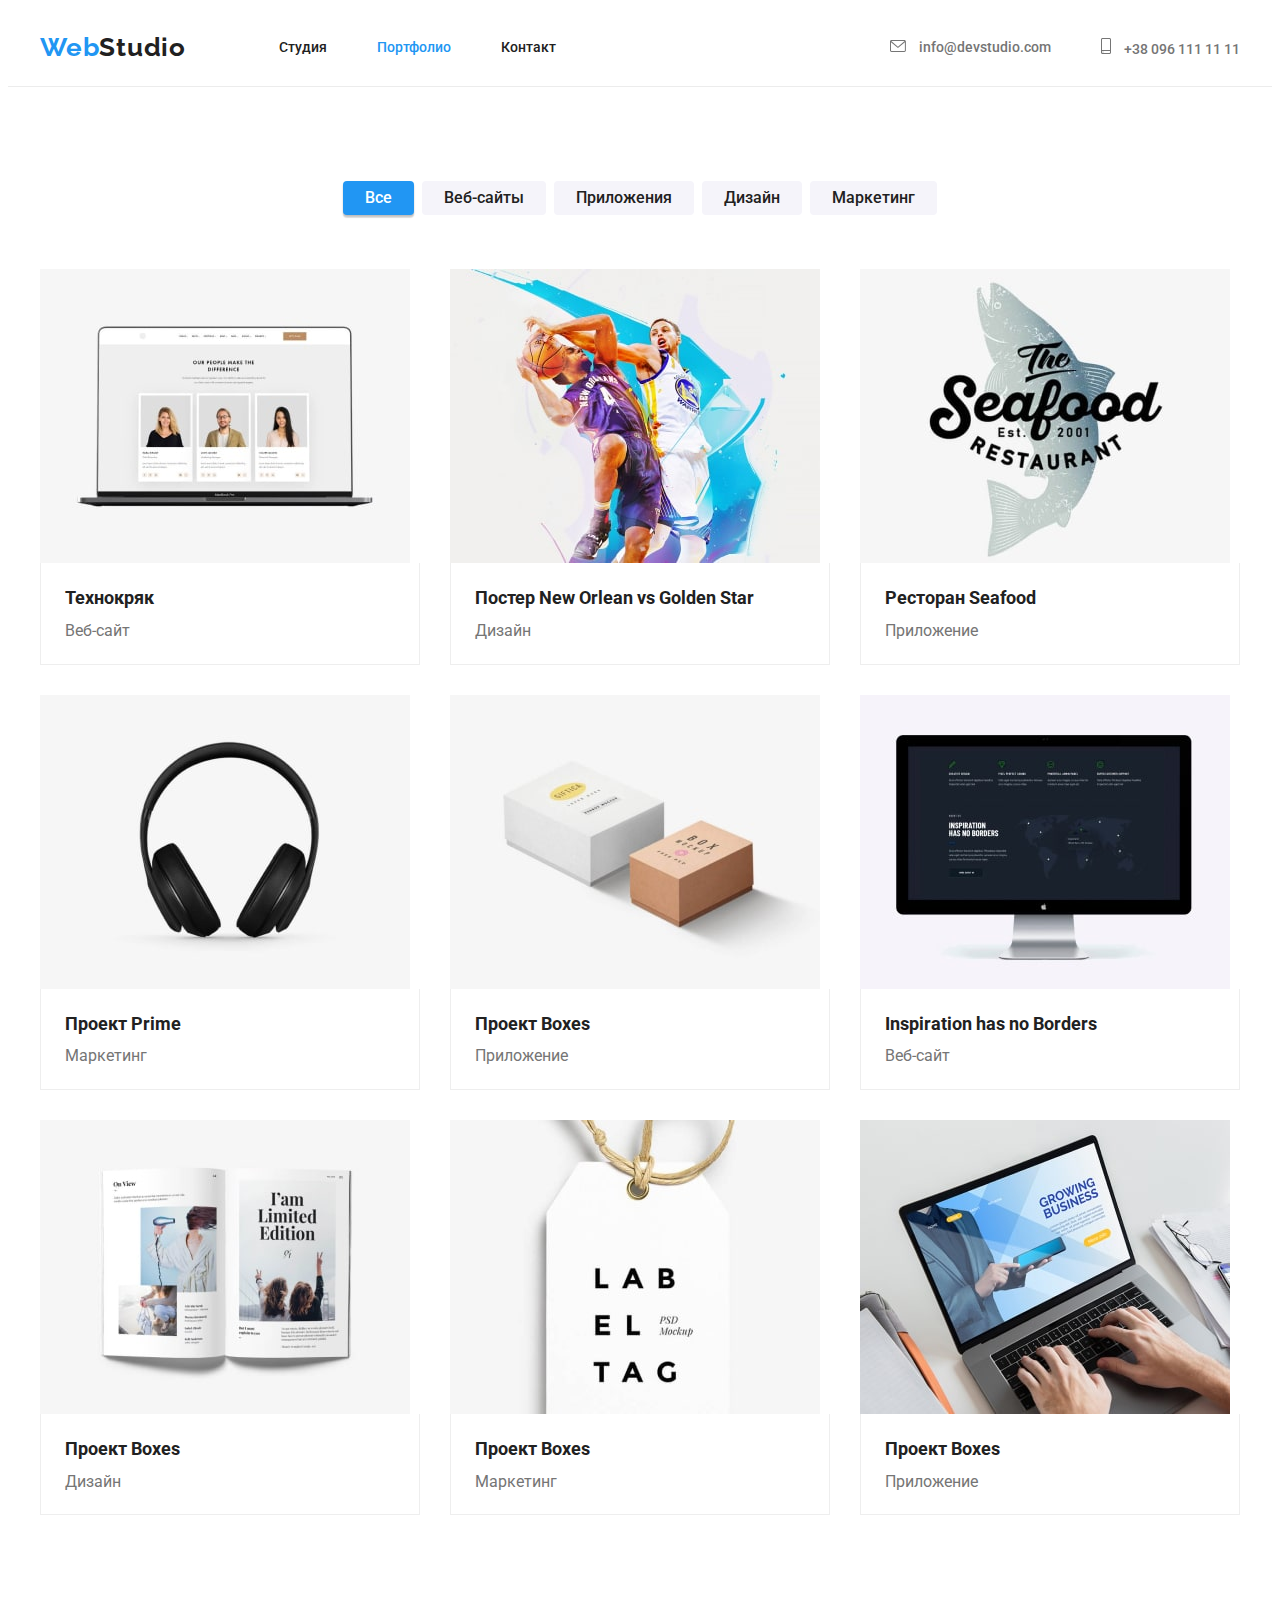
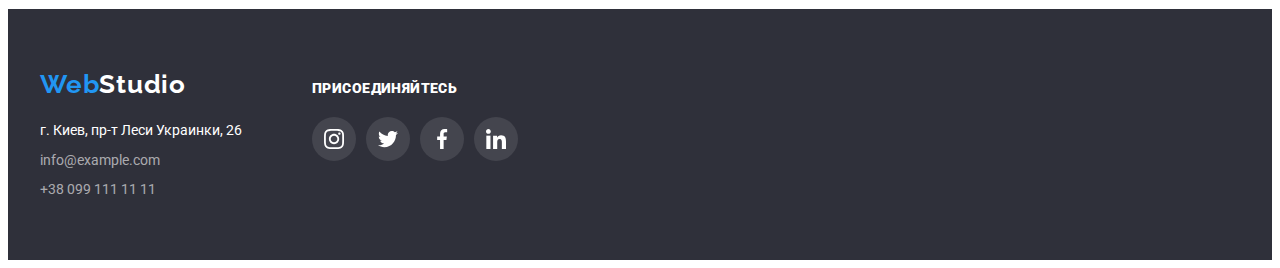
==== commit 0029f2b6: "checking-1" ====
--- a/portfolio.html
+++ b/portfolio.html
@@ -16,23 +16,23 @@
 <body>
     <header class="header">
         <div class="container header-container">
-            <a lang="en" href="" class="logo">Web<span class="logo-sec">Studio</span></a>
+            <a lang="en" href="" class="logo" >Web<span class="logo-sec">Studio</span></a>
             <nav class="nav">
                 <ul class="list site-nav">
-                    <li class="nav-item"><a class="link interactive" href="./index.html">Студия</a></li>
-                    <li class="nav-item"><a class="current" href="./portfolio.html">Портфолио</a></li>
-                    <li class="nav-item"><a class="link interactive" href="">Контакт</a></li>
+                    <li class="nav-item"><a class=" header-element link interactive" href="./index.html">Студия</a></li>
+                    <li class="nav-item"><a class=" header-element current" href="./portfolio.html">Портфолио</a></li>
+                    <li class="nav-item"><a class=" header-element link interactive" href="">Контакт</a></li>
                 </ul>
             </nav>
             <ul class="list header-contacts">
                 <li class="contact-item">
-                    <a class="mail-header interactive " href="mailto:info@devstudio.com">
+                    <a class="mail-header interactive header-element" href="mailto:info@devstudio.com">
                         <svg class="mail-icon" width=16 height="12">
                             <use href="./images/sprite-bw.svg#envelope"></use>
                         </svg>
                         info@devstudio.com</a>
                 </li>
-                <li class="contact-item"><a class="phone interactive" href="tel:+380961111111">
+                <li class="contact-item"><a class="phone interactive header-element" href="tel:+380961111111">
                         <svg class="phone-icon" width=10 height="16">
                             <use href="./images/sprite-bw.svg#smartphone"></use>
                         </svg>
@@ -46,7 +46,7 @@
             <div class="container">
                 <h2 class="unvisible">фильтр по типу работ</h2>
                 <ul class="filters list">
-                    <li class="filter-item"><button class="filter" type="button">Все</button></li>
+                    <li class="filter-item"><button class="filter current-filter" type="button">Все</button></li>
                     <li class="filter-item"><button class="filter" type="button">Веб-сайты</button></li>
                     <li class="filter-item"><button class="filter" type="button">Приложения</button></li>
                     <li class="filter-item"><button class="filter" type="button">Дизайн</button></li>
@@ -55,7 +55,7 @@
                 <h2 class="unvisible">портфолио</h2>
                 <ul class="portfolio list">
                     <li class="portfolio-item">
-                        <a href="">
+                        <a class="portfolio-link" href="">
                             <img src="./images/technokryak.jpg" width="370" alt="превью сайта" />
                             <div class="port-desc">
                                 <h3 class="portfolio-name">Технокряк</h3>
@@ -64,7 +64,7 @@
                         </a>
                     </li>
                     <li class="portfolio-item">
-                        <a href="">
+                        <a class="portfolio-link" href="">
                             <img src="./images/disign.jpg" width="370" alt="превью сайта" />
                             <div class="port-desc">
                                 <h3 class="portfolio-name">Постер New Orlean vs Golden Star</h3>
@@ -73,7 +73,7 @@
                         </a>
                     </li>
                     <li class="portfolio-item">
-                        <a href="">
+                        <a class="portfolio-link" href="">
                             <img src="./images/restorant.jpg" width="370" alt="превью дизайна" />
                             <div class="port-desc">
                                 <h3 class="portfolio-name">Ресторан Seafood</h3>
@@ -149,14 +149,14 @@
                 <address class="adress">
                     г. Киев, пр-т Леси Украинки, 26
                 </address>
-                <ul>
+                <ul class="list">
                     <li class="mail-footer"><a class="contacts interactive"
                             href="mailto:info@devstudio.com">info@example.com</a></li>
                     <li><a class="contacts interactive" href="tel:+380961111111">+38 099 111 11 11</a></li>
                 </ul>
             </div>
-            <div class="footer-column-sec">
-                <h2 class="footer-title">ПРИСОЕДИНЯЙТЕСЬ</h2>
+            <div class="footer-column">
+                <strong class="footer-title">присоединяйтесь</strong>
                 <ul class="socials-footer list">
                     <li class="social-footer"><a href="" class="social-footer-item">
                             <svg class="social-icon" width="20" height="20">
--- a/css/styles.css
+++ b/css/styles.css
@@ -22,6 +22,7 @@
 
 button {
   border: none;
+  cursor: pointer;
 }
 
 p,
@@ -204,7 +205,6 @@
 .filter:focus {
   color: var(--white-text);
   background-color: var(--accent-color);
-  cursor: pointer;
 }
 
 .order:hover,
@@ -237,8 +237,12 @@
 
 .header {
   border-bottom: 1px solid #ececec;
-  padding-top: 24px;
-  padding-bottom: 25px;
+}
+
+.header-element {
+  /* display: inline-block; */
+  padding-top: 32px;
+  padding-bottom: 32px;
 }
 
 .site-nav {
@@ -421,7 +425,7 @@
 }
 
 .stuff-desc {
-  padding: 30px 0;
+  padding: 30px 32px;
 }
 
 .name {
@@ -435,14 +439,24 @@
     0px 2px 1px rgba(0, 0, 0, 0.2);
 }
 
-.portfolio-item:hover {
+.portfolio-item:hover, {
   box-shadow: 1px 4px 6px 0px rgba(0, 0, 0, 0.16), 0px 4px 4px 0px rgba(0, 0, 0, 0.06), 0px 1px 1px 0px rgba(0, 0, 0, 0.12);
   }
+
+.portfolio-link:focus {
+  box-shadow: 1px 4px 6px 0px rgba(0, 0, 0, 0.16), 0px 4px 4px 0px rgba(0, 0, 0, 0.06), 0px 1px 1px 0px rgba(0, 0, 0, 0.12);
+}  
 
 .filter-item:hover,
 .filter-item:focus {
   box-shadow: 0px 2px 2px 0px rgba(0, 0, 0, 0.12), 0px 1px 2px 0px rgba(0, 0, 0, 0.08), 0px 3px 1px 0px rgba(0, 0, 0, 0.1);
 }  
+
+.current-filter {
+  color: var(--white-text);
+  background-color: var(--accent-color);
+  box-shadow: 0px 2px 2px 0px rgba(0, 0, 0, 0.12), 0px 1px 2px 0px rgba(0, 0, 0, 0.08), 0px 3px 1px 0px rgba(0, 0, 0, 0.1);
+}
 
 .mail-icon, .phone-icon {
   fill: currentColor;
@@ -541,13 +555,21 @@
   fill: var(--grey-elements);
 }
 
-.client-icon:hover {
+.client-icon:hover,
+.client-icon:focus {
 fill: var(--accent-color);
 }
 
-.client-item:hover {
+.client-item:hover,
+.client-item:focus {
   border: 1px solid var(--accent-color);
-border-radius: 4px;
+  border-radius: 4px;
+}
+
+.client-link:focus {
+  border: 1px solid var(--accent-color);
+  border-radius: 4px;
+  fill: var(--accent-color);
 }
 
 /* footer */
@@ -585,6 +607,7 @@
 
 .footer-container {
   display: flex;
+  align-items: baseline;
 }
 
 .footer-column:not(:last-child) {
@@ -592,13 +615,11 @@
 }
 
 .footer-title {
+  display: block;
   color: var(--white-text);
-  margin-bottom: 20px;
   font-size: 14px;
   line-height: 1.14;
-  letter-spacing: 0.03;
-}
-
-.footer-column-sec {
-  padding-top: 16px;
-}+  letter-spacing: 0.03em;
+  text-transform: uppercase;
+  margin-bottom: 20px;
+}
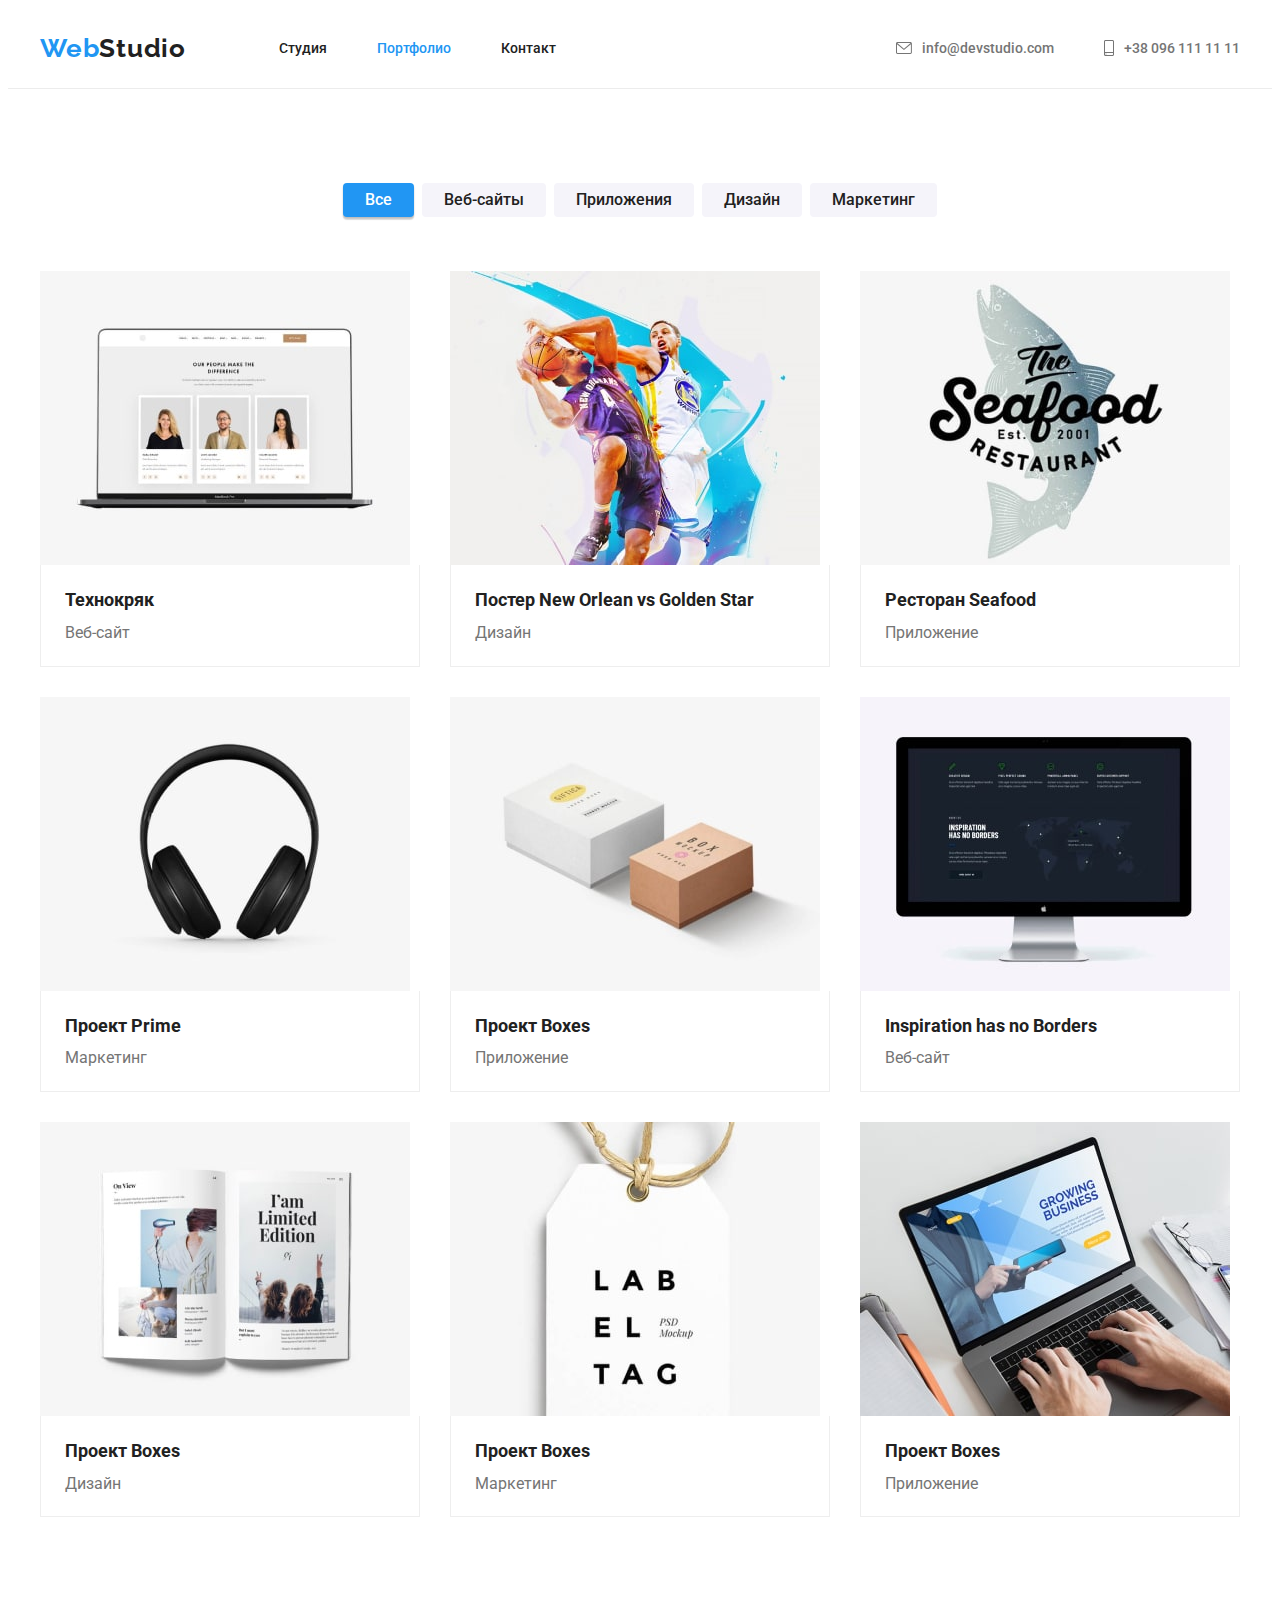
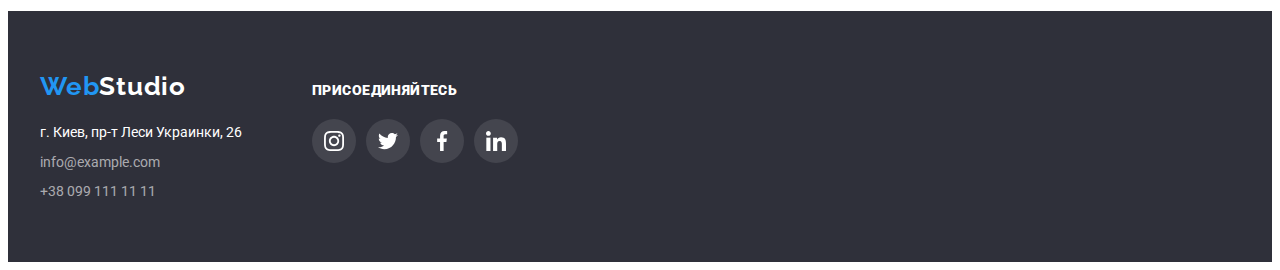
==== commit 0712aec8: "27.03" ====
--- a/portfolio.html
+++ b/portfolio.html
@@ -16,7 +16,7 @@
 <body>
     <header class="header">
         <div class="container header-container">
-            <a lang="en" href="" class="logo" >Web<span class="logo-sec">Studio</span></a>
+            <a lang="en" href="" class="logo logo-header" >Web<span class="logo-sec">Studio</span></a>
             <nav class="nav">
                 <ul class="list site-nav">
                     <li class="nav-item"><a class=" header-element link interactive" href="./index.html">Студия</a></li>
@@ -26,13 +26,13 @@
             </nav>
             <ul class="list header-contacts">
                 <li class="contact-item">
-                    <a class="mail-header interactive header-element" href="mailto:info@devstudio.com">
+                    <a class="mail-header interactive header-element contact-link" href="mailto:info@devstudio.com">
                         <svg class="mail-icon" width=16 height="12">
                             <use href="./images/sprite-bw.svg#envelope"></use>
                         </svg>
                         info@devstudio.com</a>
                 </li>
-                <li class="contact-item"><a class="phone interactive header-element" href="tel:+380961111111">
+                <li class="contact-item"><a class="phone interactive header-element contact-link" href="tel:+380961111111">
                         <svg class="phone-icon" width=10 height="16">
                             <use href="./images/sprite-bw.svg#smartphone"></use>
                         </svg>
@@ -83,7 +83,7 @@
                     </li>
 
                     <li class="portfolio-item">
-                        <a href="">
+                        <a class="portfolio-link" href="">
                             <img src="./images/headphones.jpg" width="370" alt="превью приложения" />
                             <div class="port-desc">
                                 <h3 class="portfolio-name">Проект Prime</h3>
@@ -92,7 +92,7 @@
                         </a>
                     </li>
                     <li class="portfolio-item">
-                        <a href="">
+                        <a class="portfolio-link" href="">
                             <img src="./images/boxes.jpg" width="370" alt="превью приложения" />
                             <div class="port-desc">
                                 <h3 class="portfolio-name">Проект Boxes</h3>
@@ -101,7 +101,7 @@
                         </a>
                     </li>
                     <li class="portfolio-item">
-                        <a href="">
+                        <a class="portfolio-link" href="">
                             <img src="./images/Inspiration.jpg" width="370" alt="превью сайта" />
                             <div class="port-desc">
                                 <h3 class="portfolio-name">Inspiration has no Borders</h3>
@@ -111,7 +111,7 @@
                     </li>
 
                     <li class="portfolio-item">
-                        <a href="">
+                        <a class="portfolio-link" href="">
                             <img src="./images/Limited.jpg" width="370" alt="превью дизайна" />
                             <div class="port-desc">
                                 <h3 class="portfolio-name">Проект Boxes</h3>
@@ -120,7 +120,7 @@
                         </a>
                     </li>
                     <li class="portfolio-item">
-                        <a href="">
+                        <a class="portfolio-link" href="">
                             <img src="./images/lab.jpg" width="370" alt="превью проекта" />
                             <div class="port-desc">
                                 <h3 class="portfolio-name">Проект Boxes</h3>
@@ -129,7 +129,7 @@
                         </a>
                     </li>
                     <li class="portfolio-item">
-                        <a href="">
+                        <a class="portfolio-link" href="">
                             <img src="./images/Growing.jpg" width="370" alt="превью приложения" />
                             <div class="port-desc">
                                 <h3 class="portfolio-name">Проект Boxes</h3>
--- a/css/styles.css
+++ b/css/styles.css
@@ -72,6 +72,10 @@
   color: var(--black-text);
 }
 
+.logo-header {
+  padding: 24px 0;
+}
+
 .site-nav {
   font-size: var(--size-heder);
   line-height: var(--height-heder);
@@ -93,6 +97,11 @@
   font-size: var(--size-heder);
   line-height: var(--height-heder);
   font-weight: 500;
+}
+
+.contact-link {
+  display: flex;
+  align-items: center;
 }
 
 .current {
@@ -402,13 +411,6 @@
   margin-bottom: 4px;
 }
 
-/* .portfolio-item:not(:nth-child(3n)) {
-  margin-right: 30px;
-}
-.portfolio-item:not(:nth-last-child(-n+3)) {
-  border: 1px solid #EEE;
-  margin-bottom: 30px;
-}   */
 
 .portfolio-item {
   margin-bottom: 30px;
@@ -439,16 +441,12 @@
     0px 2px 1px rgba(0, 0, 0, 0.2);
 }
 
-.portfolio-item:hover, {
-  box-shadow: 1px 4px 6px 0px rgba(0, 0, 0, 0.16), 0px 4px 4px 0px rgba(0, 0, 0, 0.06), 0px 1px 1px 0px rgba(0, 0, 0, 0.12);
-  }
-
-.portfolio-link:focus {
-  box-shadow: 1px 4px 6px 0px rgba(0, 0, 0, 0.16), 0px 4px 4px 0px rgba(0, 0, 0, 0.06), 0px 1px 1px 0px rgba(0, 0, 0, 0.12);
-}  
-
-.filter-item:hover,
-.filter-item:focus {
+.filter {
+  display: block;
+}
+
+.filter:hover,
+.filter:focus {
   box-shadow: 0px 2px 2px 0px rgba(0, 0, 0, 0.12), 0px 1px 2px 0px rgba(0, 0, 0, 0.08), 0px 3px 1px 0px rgba(0, 0, 0, 0.1);
 }  
 
@@ -461,6 +459,15 @@
 .mail-icon, .phone-icon {
   fill: currentColor;
   margin-right: 10px;
+}
+
+.portfolio-link {
+  display: block;
+}
+
+.portfolio-link:hover,
+.portfolio-link:focus {
+  box-shadow: 1px 4px 6px 0px rgba(0, 0, 0, 0.16), 0px 4px 4px 0px rgba(0, 0, 0, 0.06), 0px 1px 1px 0px rgba(0, 0, 0, 0.12);
 }
 
 /* hero */
@@ -501,13 +508,6 @@
 
 .socials {
   display: flex;
-  justify-content: center;
-  /* margin: auto; */
-}
-
-.social-icon {
-  width: 44px;
-  align-self: center;
 }
 
 .social:not(:last-child) {
@@ -519,6 +519,7 @@
   height: 44px;
   border-radius: 50%;
   display: flex;
+  justify-content: center;
   align-content: center;
   fill: var(--grey-elements);
 }
@@ -535,7 +536,7 @@
   display: flex;
 }
 
-.client-item {
+.client-link {
   display: flex;
   width: 170px;
   height: 79px;
@@ -555,22 +556,23 @@
   fill: var(--grey-elements);
 }
 
+.temp {
+  width: 106px;
+  height: 60px;
+}
+
 .client-icon:hover,
 .client-icon:focus {
 fill: var(--accent-color);
 }
 
-.client-item:hover,
-.client-item:focus {
-  border: 1px solid var(--accent-color);
-  border-radius: 4px;
-}
-
+.client-link:hover,
 .client-link:focus {
   border: 1px solid var(--accent-color);
   border-radius: 4px;
-  fill: var(--accent-color);
-}
+  }
+
+
 
 /* footer */
 
@@ -581,7 +583,6 @@
 }
 
 .social-icon {
-  width: 44px;
   align-self: center;
 }
 
@@ -595,6 +596,7 @@
   border-radius: 50%;
   display: flex;
   align-content: center;
+  justify-content: center;
   fill: #fff;
   background-color: rgba(255, 255, 255, 0.1);
 }
